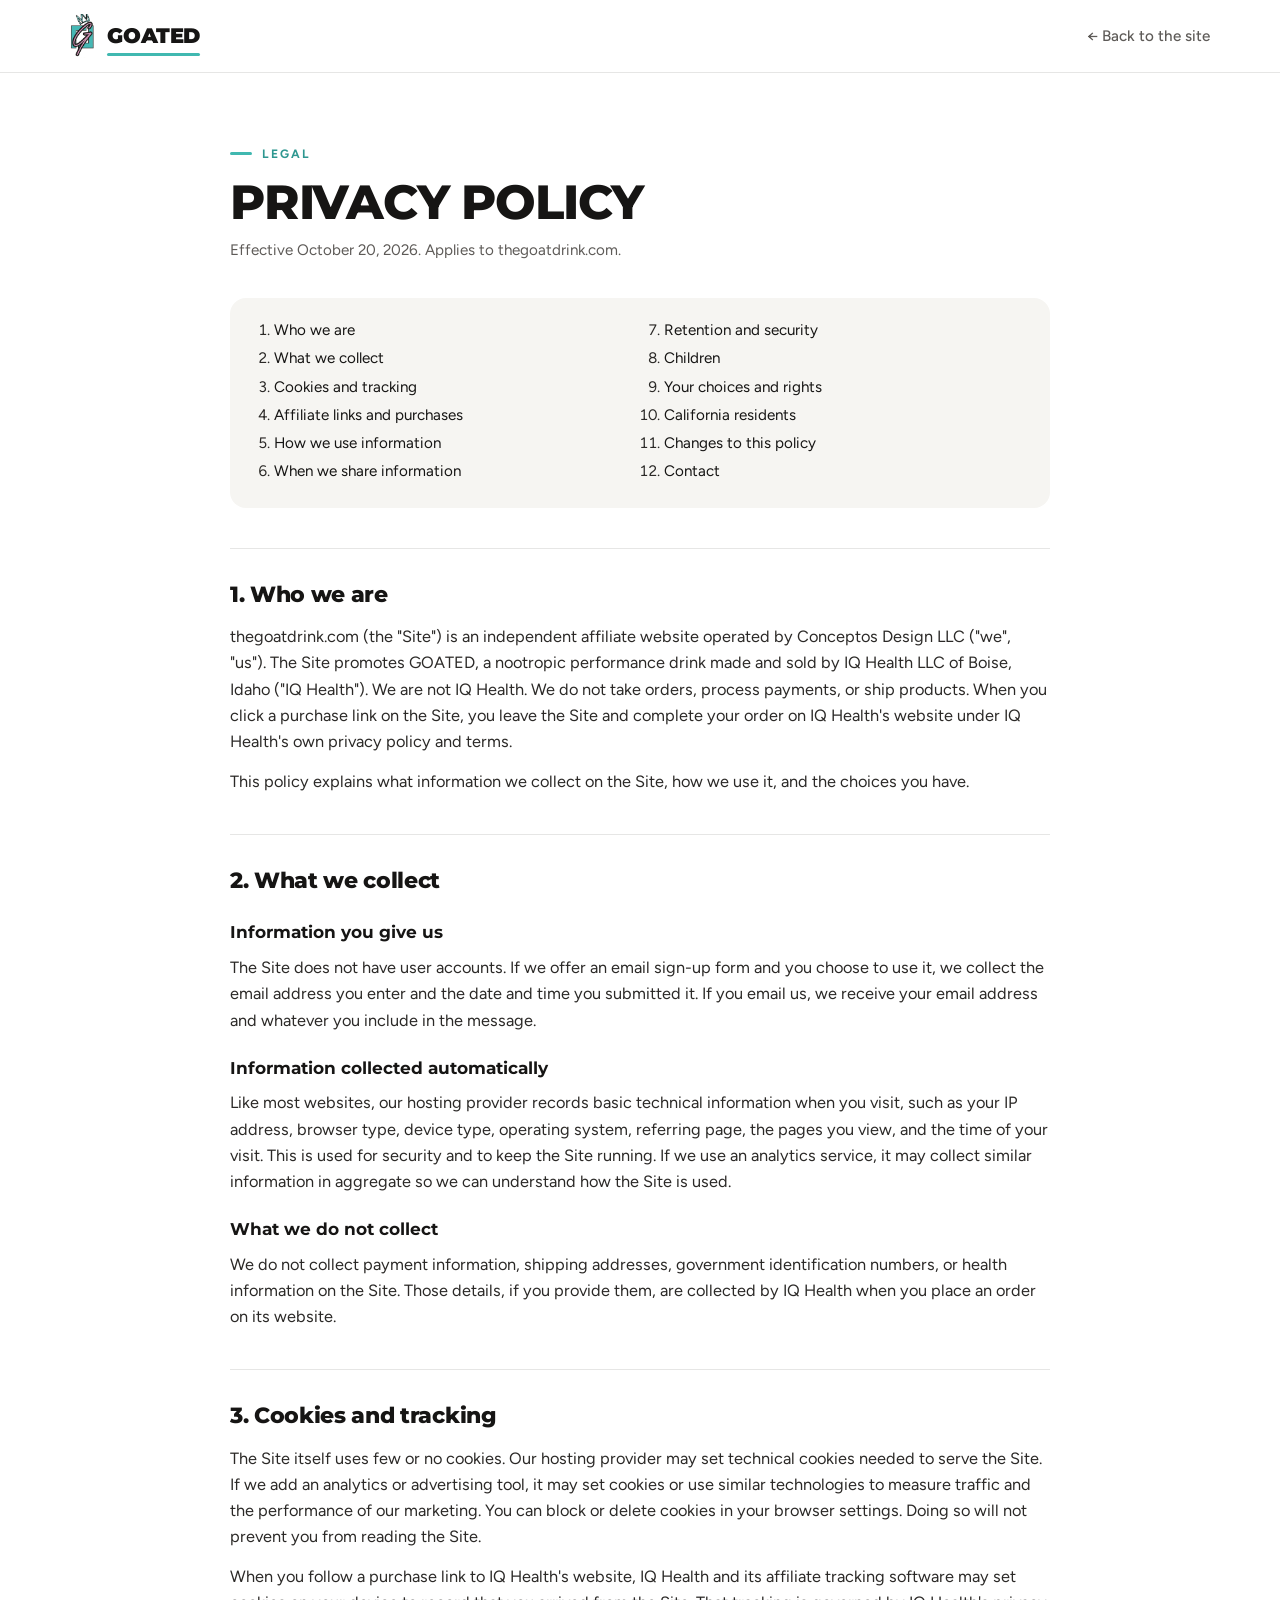
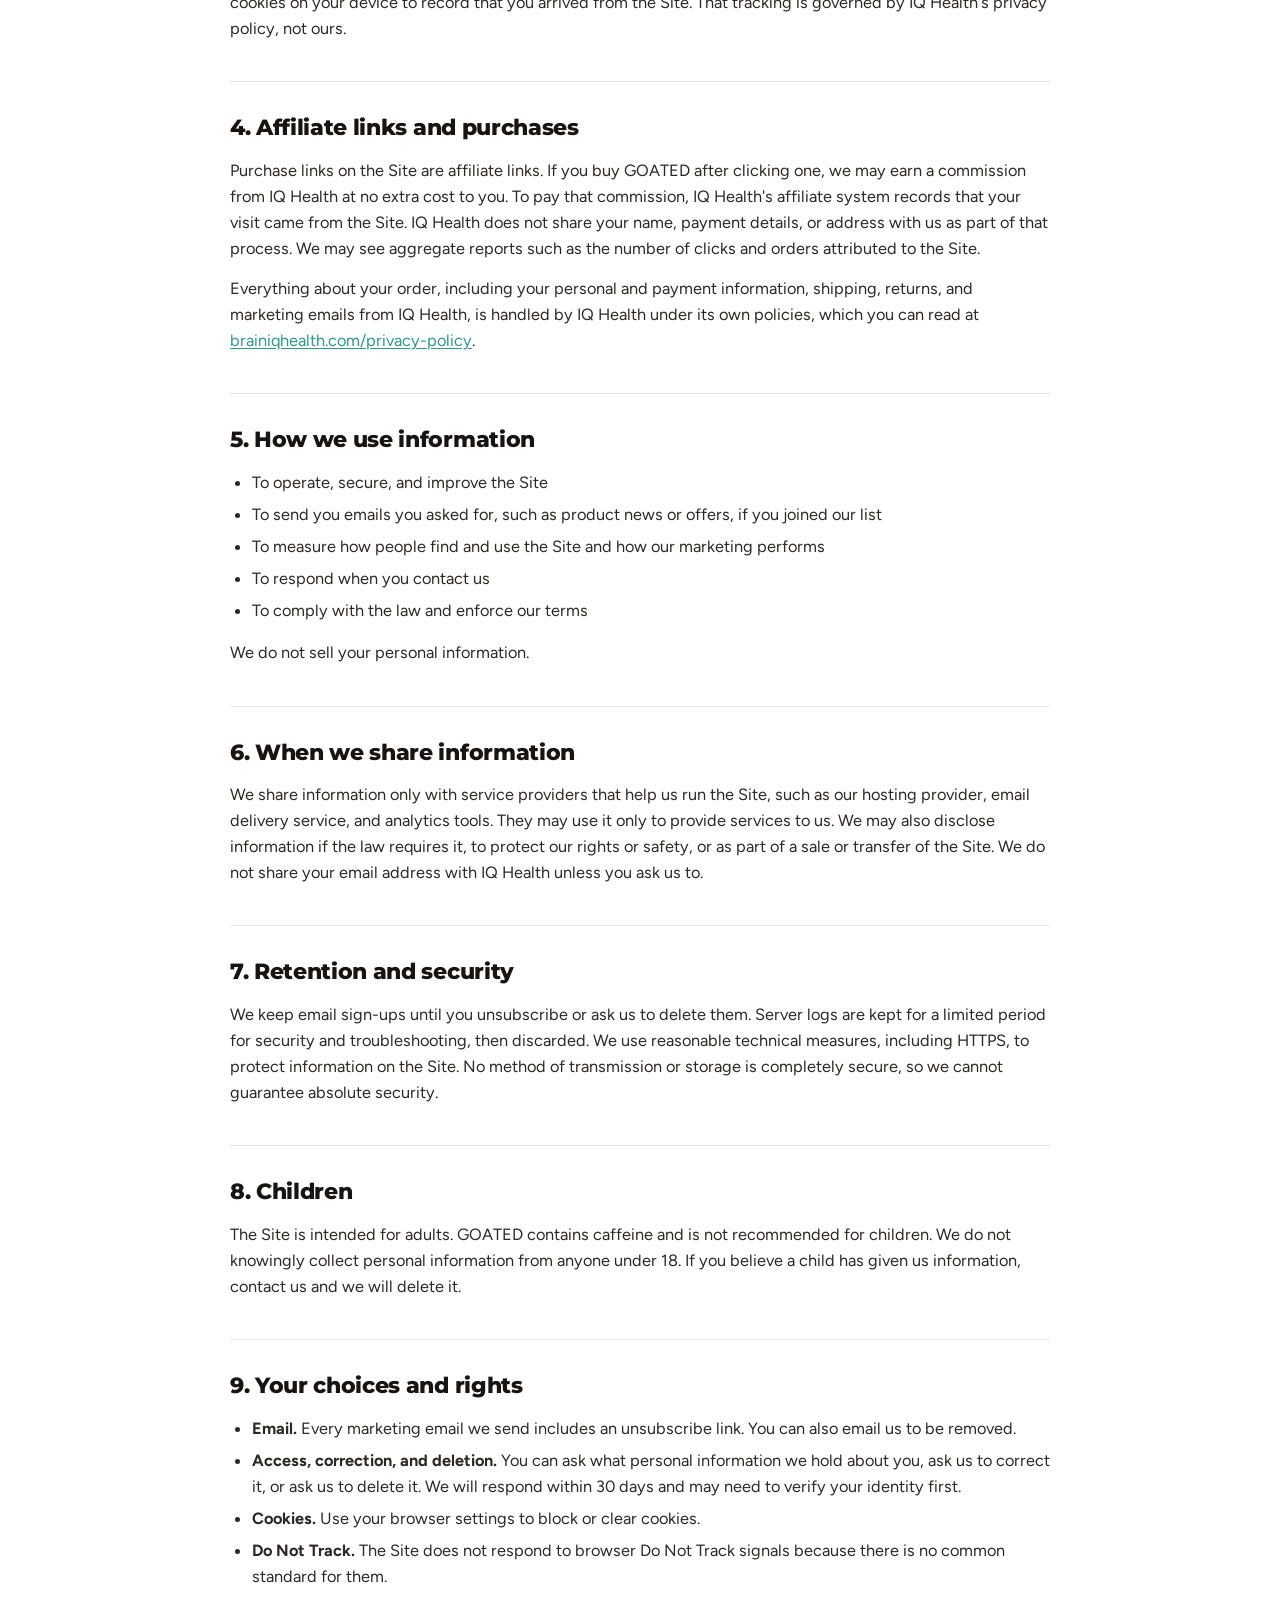
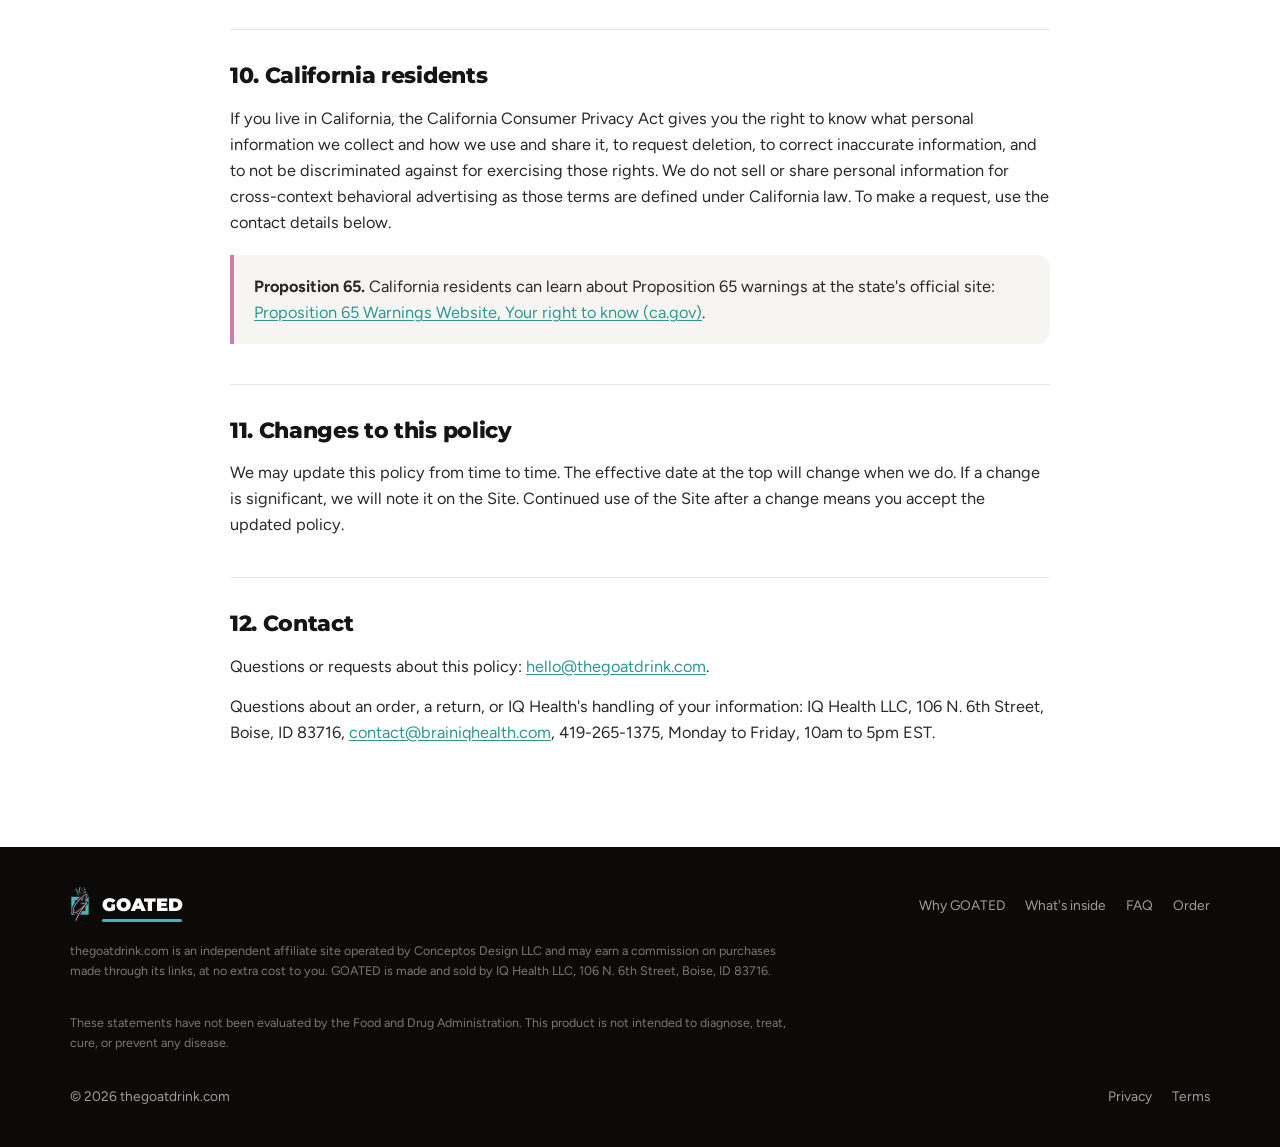
==== privacy.html @ 7021931a "Transparent box cutout, privacy and terms pages, FDA + Prop 65 disclosures Co-Authored-By: Claude Fa" ====
<!DOCTYPE html>
<html lang="en">
<head>
<meta charset="UTF-8">
<meta name="viewport" content="width=device-width, initial-scale=1.0">
<title>Privacy Policy | The GOAT Drink</title>
<meta name="description" content="How thegoatdrink.com collects, uses and protects your information.">
<link rel="canonical" href="https://thegoatdrink.com/privacy">
<meta name="robots" content="noindex, follow">
<link rel="icon" href="assets/favicon.png">
<link rel="apple-touch-icon" href="assets/apple-touch-icon.png">
<link rel="preconnect" href="https://fonts.googleapis.com">
<link rel="preconnect" href="https://fonts.gstatic.com" crossorigin>
<link href="https://fonts.googleapis.com/css2?family=Montserrat:wght@700;800;900&family=Figtree:wght@400;500;600;700&display=swap" rel="stylesheet">
<link rel="stylesheet" href="legal-style.css">
</head>
<body>
<header class="nav">
  <div class="wrap">
    <a class="brand" href="/"><img src="assets/logo-mark.png" alt="GOATED crown G logo"><span>GOATED</span></a>
    <a class="back" href="/">&larr; Back to the site</a>
  </div>
</header>

<main>
  <div class="wrap">
    <span class="eyebrow">Legal</span>
    <h1>Privacy Policy</h1>
    <p class="meta">Effective October 20, 2026. Applies to thegoatdrink.com.</p>

    <div class="toc">
      <ol>
        <li><a href="#who">Who we are</a></li>
        <li><a href="#collect">What we collect</a></li>
        <li><a href="#cookies">Cookies and tracking</a></li>
        <li><a href="#affiliate">Affiliate links and purchases</a></li>
        <li><a href="#use">How we use information</a></li>
        <li><a href="#share">When we share information</a></li>
        <li><a href="#retain">Retention and security</a></li>
        <li><a href="#children">Children</a></li>
        <li><a href="#rights">Your choices and rights</a></li>
        <li><a href="#california">California residents</a></li>
        <li><a href="#changes">Changes to this policy</a></li>
        <li><a href="#contact">Contact</a></li>
      </ol>
    </div>

    <h2 id="who">1. Who we are</h2>
    <p>thegoatdrink.com (the "Site") is an independent affiliate website operated by Conceptos Design LLC ("we", "us"). The Site promotes GOATED, a nootropic performance drink made and sold by IQ Health LLC of Boise, Idaho ("IQ Health"). We are not IQ Health. We do not take orders, process payments, or ship products. When you click a purchase link on the Site, you leave the Site and complete your order on IQ Health's website under IQ Health's own privacy policy and terms.</p>
    <p>This policy explains what information we collect on the Site, how we use it, and the choices you have.</p>

    <h2 id="collect">2. What we collect</h2>
    <h3>Information you give us</h3>
    <p>The Site does not have user accounts. If we offer an email sign-up form and you choose to use it, we collect the email address you enter and the date and time you submitted it. If you email us, we receive your email address and whatever you include in the message.</p>
    <h3>Information collected automatically</h3>
    <p>Like most websites, our hosting provider records basic technical information when you visit, such as your IP address, browser type, device type, operating system, referring page, the pages you view, and the time of your visit. This is used for security and to keep the Site running. If we use an analytics service, it may collect similar information in aggregate so we can understand how the Site is used.</p>
    <h3>What we do not collect</h3>
    <p>We do not collect payment information, shipping addresses, government identification numbers, or health information on the Site. Those details, if you provide them, are collected by IQ Health when you place an order on its website.</p>

    <h2 id="cookies">3. Cookies and tracking</h2>
    <p>The Site itself uses few or no cookies. Our hosting provider may set technical cookies needed to serve the Site. If we add an analytics or advertising tool, it may set cookies or use similar technologies to measure traffic and the performance of our marketing. You can block or delete cookies in your browser settings. Doing so will not prevent you from reading the Site.</p>
    <p>When you follow a purchase link to IQ Health's website, IQ Health and its affiliate tracking software may set cookies on your device to record that you arrived from the Site. That tracking is governed by IQ Health's privacy policy, not ours.</p>

    <h2 id="affiliate">4. Affiliate links and purchases</h2>
    <p>Purchase links on the Site are affiliate links. If you buy GOATED after clicking one, we may earn a commission from IQ Health at no extra cost to you. To pay that commission, IQ Health's affiliate system records that your visit came from the Site. IQ Health does not share your name, payment details, or address with us as part of that process. We may see aggregate reports such as the number of clicks and orders attributed to the Site.</p>
    <p>Everything about your order, including your personal and payment information, shipping, returns, and marketing emails from IQ Health, is handled by IQ Health under its own policies, which you can read at <a href="https://brainiqhealth.com/privacy-policy/" rel="nofollow">brainiqhealth.com/privacy-policy</a>.</p>

    <h2 id="use">5. How we use information</h2>
    <ul>
      <li>To operate, secure, and improve the Site</li>
      <li>To send you emails you asked for, such as product news or offers, if you joined our list</li>
      <li>To measure how people find and use the Site and how our marketing performs</li>
      <li>To respond when you contact us</li>
      <li>To comply with the law and enforce our terms</li>
    </ul>
    <p>We do not sell your personal information.</p>

    <h2 id="share">6. When we share information</h2>
    <p>We share information only with service providers that help us run the Site, such as our hosting provider, email delivery service, and analytics tools. They may use it only to provide services to us. We may also disclose information if the law requires it, to protect our rights or safety, or as part of a sale or transfer of the Site. We do not share your email address with IQ Health unless you ask us to.</p>

    <h2 id="retain">7. Retention and security</h2>
    <p>We keep email sign-ups until you unsubscribe or ask us to delete them. Server logs are kept for a limited period for security and troubleshooting, then discarded. We use reasonable technical measures, including HTTPS, to protect information on the Site. No method of transmission or storage is completely secure, so we cannot guarantee absolute security.</p>

    <h2 id="children">8. Children</h2>
    <p>The Site is intended for adults. GOATED contains caffeine and is not recommended for children. We do not knowingly collect personal information from anyone under 18. If you believe a child has given us information, contact us and we will delete it.</p>

    <h2 id="rights">9. Your choices and rights</h2>
    <ul>
      <li><strong>Email.</strong> Every marketing email we send includes an unsubscribe link. You can also email us to be removed.</li>
      <li><strong>Access, correction, and deletion.</strong> You can ask what personal information we hold about you, ask us to correct it, or ask us to delete it. We will respond within 30 days and may need to verify your identity first.</li>
      <li><strong>Cookies.</strong> Use your browser settings to block or clear cookies.</li>
      <li><strong>Do Not Track.</strong> The Site does not respond to browser Do Not Track signals because there is no common standard for them.</li>
    </ul>

    <h2 id="california">10. California residents</h2>
    <p>If you live in California, the California Consumer Privacy Act gives you the right to know what personal information we collect and how we use and share it, to request deletion, to correct inaccurate information, and to not be discriminated against for exercising those rights. We do not sell or share personal information for cross-context behavioral advertising as those terms are defined under California law. To make a request, use the contact details below.</p>
    <div class="callout warn">
      <p><strong>Proposition 65.</strong> California residents can learn about Proposition 65 warnings at the state's official site: <a href="https://www.p65warnings.ca.gov/" target="_blank" rel="noopener">Proposition 65 Warnings Website, Your right to know (ca.gov)</a>.</p>
    </div>

    <h2 id="changes">11. Changes to this policy</h2>
    <p>We may update this policy from time to time. The effective date at the top will change when we do. If a change is significant, we will note it on the Site. Continued use of the Site after a change means you accept the updated policy.</p>

    <h2 id="contact">12. Contact</h2>
    <p>Questions or requests about this policy: <a href="mailto:hello@thegoatdrink.com">hello@thegoatdrink.com</a>.</p>
    <p>Questions about an order, a return, or IQ Health's handling of your information: IQ Health LLC, 106 N. 6th Street, Boise, ID 83716, <a href="mailto:contact@brainiqhealth.com">contact@brainiqhealth.com</a>, 419-265-1375, Monday to Friday, 10am to 5pm EST.</p>
  </div>
</main>

<footer>
  <div class="wrap">
    <div class="row">
      <a class="brand" href="/"><img src="assets/logo-mark.png" alt=""><span style="color:#fff">GOATED</span></a>
      <nav><a href="/#why">Why GOATED</a><a href="/#inside">What's inside</a><a href="/#faq">FAQ</a><a href="/go" rel="nofollow sponsored">Order</a></nav>
    </div>
    <p class="legal">thegoatdrink.com is an independent affiliate site operated by Conceptos Design LLC and may earn a commission on purchases made through its links, at no extra cost to you. GOATED is made and sold by IQ Health LLC, 106 N. 6th Street, Boise, ID 83716.</p>
    <p class="legal">These statements have not been evaluated by the Food and Drug Administration. This product is not intended to diagnose, treat, cure, or prevent any disease.</p>
    <div class="row"><span>&copy; <span id="yr"></span> thegoatdrink.com</span><nav><a href="/privacy">Privacy</a><a href="/terms">Terms</a></nav></div>
  </div>
</footer>
<script>document.getElementById('yr').textContent=new Date().getFullYear();</script>
</body>
</html>
---- legal-style.css ----
/* Shared styles for legal pages. Mirrors the tokens in index.html. */
:root{--teal:#40b8b0;--teal-dark:#2e9790;--pink:#c880a8;--black:#0b0a09;--ink:#161514;--muted:#5e5b58;--paper:#fff;--paper-2:#f6f5f2;--line:rgba(11,10,9,.1);--head:"Montserrat",system-ui,sans-serif;--body:"Figtree",system-ui,sans-serif}
*{box-sizing:border-box;margin:0;padding:0}
body{background:var(--paper);color:var(--ink);font-family:var(--body);line-height:1.6;-webkit-font-smoothing:antialiased;overflow-x:clip}
a{color:var(--teal-dark);text-decoration:underline;text-underline-offset:2px}
.wrap{width:min(100% - 32px,820px);margin-inline:auto}
.nav{position:sticky;top:0;z-index:50;background:rgba(255,255,255,.9);backdrop-filter:blur(12px);border-bottom:1px solid var(--line)}
.nav .wrap{width:min(100% - 32px,1140px);display:flex;align-items:center;justify-content:space-between;height:72px}
.brand{display:flex;align-items:center;gap:10px;font-family:var(--head);font-weight:900;font-size:1.3rem;letter-spacing:-.02em;color:var(--ink);text-decoration:none}
.brand img{height:44px;width:auto}
.brand span{position:relative}
.brand span::after{content:"";position:absolute;left:0;right:0;bottom:-3px;height:3px;background:var(--teal);border-radius:2px}
.nav a.back{text-decoration:none;color:var(--muted);font-weight:500;font-size:.95rem}
.nav a.back:hover{color:var(--ink)}
main{padding:64px 0 88px}
.eyebrow{display:inline-flex;align-items:center;gap:10px;font-size:.76rem;font-weight:700;letter-spacing:.16em;text-transform:uppercase;color:var(--teal-dark);margin-bottom:14px}
.eyebrow::before{content:"";width:22px;height:3px;background:var(--teal);border-radius:2px}
h1{font-family:var(--head);font-weight:800;font-size:clamp(2rem,5vw,3rem);letter-spacing:-.025em;line-height:1.05;text-transform:uppercase;margin-bottom:10px}
.meta{color:var(--muted);font-size:.95rem;margin-bottom:36px}
h2{font-family:var(--head);font-weight:800;font-size:1.35rem;letter-spacing:-.015em;margin:40px 0 12px;padding-top:28px;border-top:1px solid var(--line)}
h3{font-family:var(--head);font-weight:700;font-size:1.05rem;margin:22px 0 8px}
p,li{color:#2b2927;font-size:1.02rem}
p{margin-bottom:14px}
ul{margin:0 0 16px 22px}
li{margin-bottom:6px}
.callout{background:var(--paper-2);border-left:4px solid var(--teal);border-radius:0 14px 14px 0;padding:18px 20px;margin:20px 0}
.callout.warn{border-left-color:var(--pink)}
.callout p:last-child{margin-bottom:0}
.toc{background:var(--paper-2);border-radius:16px;padding:20px 24px;margin-bottom:12px}
.toc ol{margin-left:20px;columns:2;column-gap:28px}
.toc li{font-size:.95rem;margin-bottom:4px}
.toc a{text-decoration:none;color:var(--ink)}
.toc a:hover{color:var(--teal-dark)}
@media (max-width:600px){.toc ol{columns:1}}
footer{background:var(--black);color:rgba(255,255,255,.6);padding:40px 0;font-size:.86rem}
footer .wrap{width:min(100% - 32px,1140px);display:grid;gap:18px}
footer .row{display:flex;justify-content:space-between;gap:16px;flex-wrap:wrap;align-items:center}
footer nav{display:flex;gap:20px}
footer nav a{color:inherit;text-decoration:none}
footer nav a:hover{color:#fff}
footer .legal{font-size:.78rem;line-height:1.6;max-width:92ch;color:rgba(255,255,255,.45)}
footer .legal a{color:rgba(255,255,255,.7)}
footer .brand{color:#fff;font-size:1.1rem}
footer .brand img{height:36px}
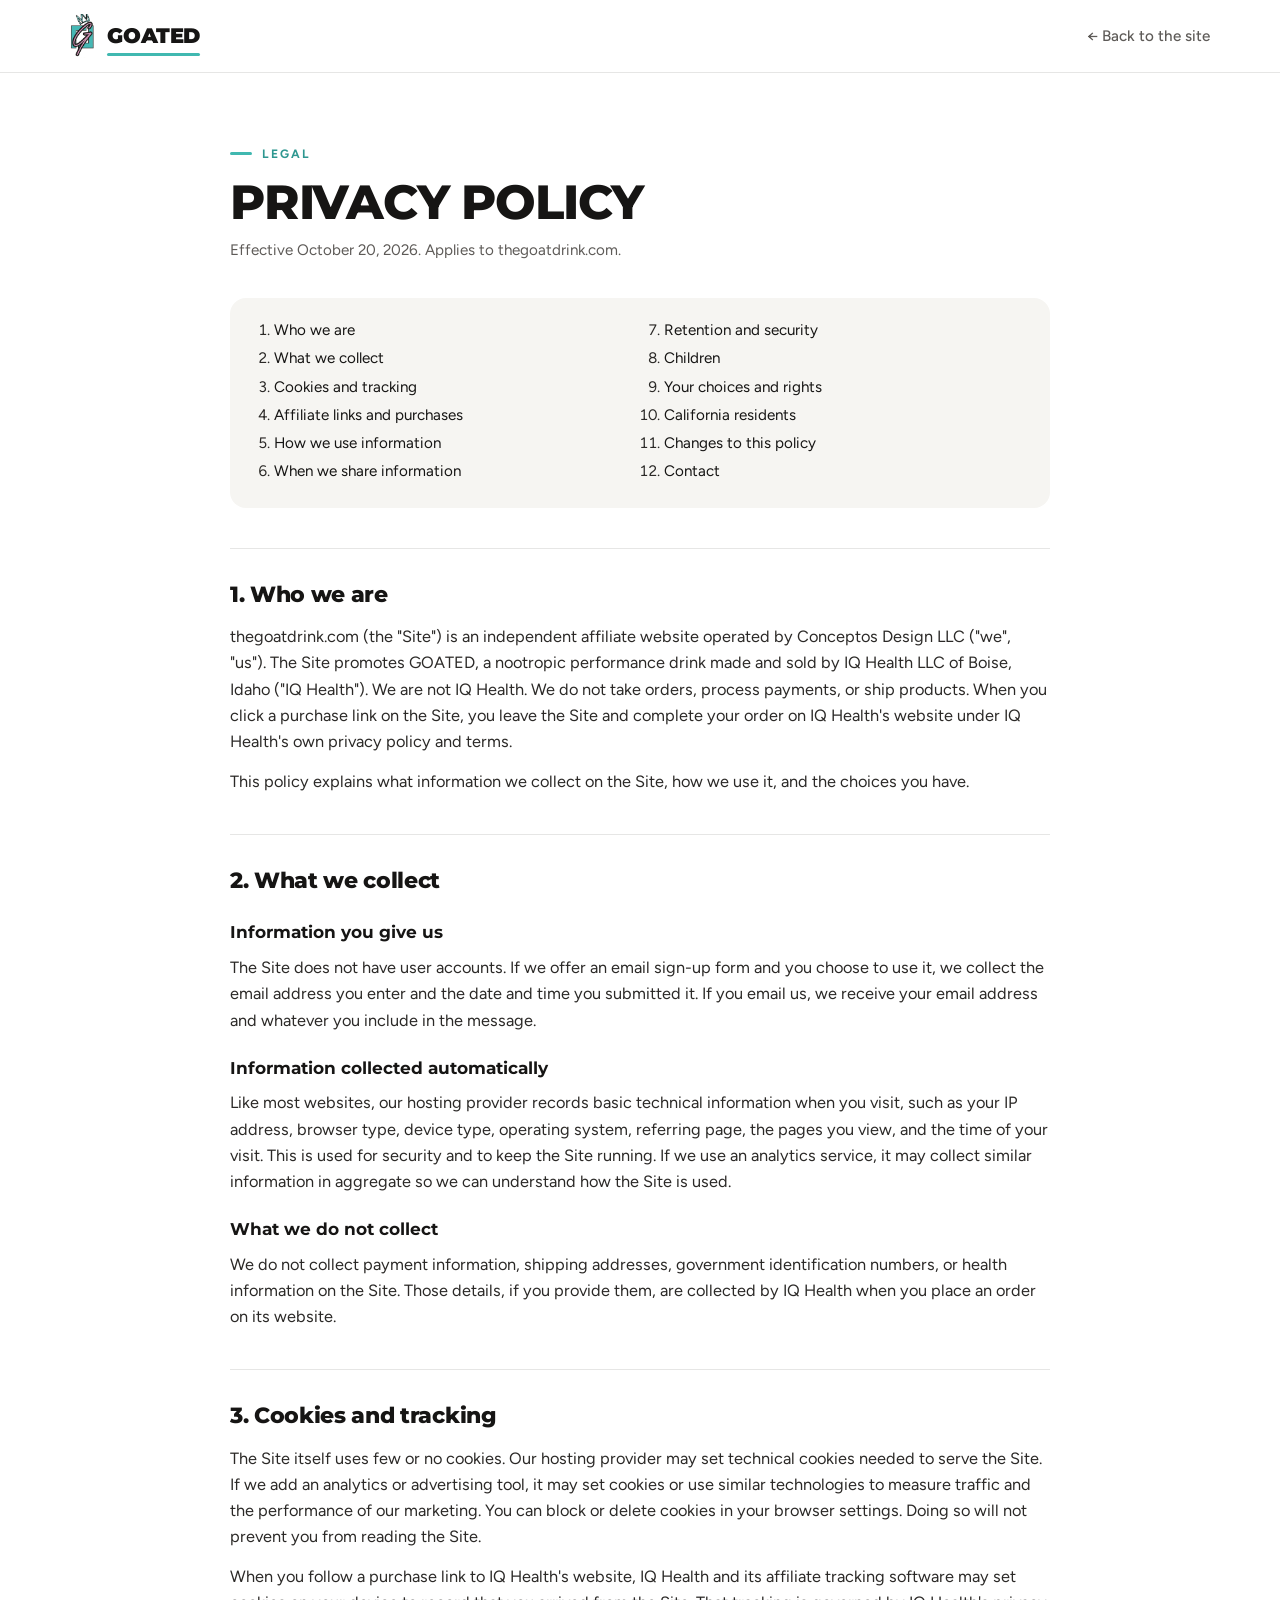
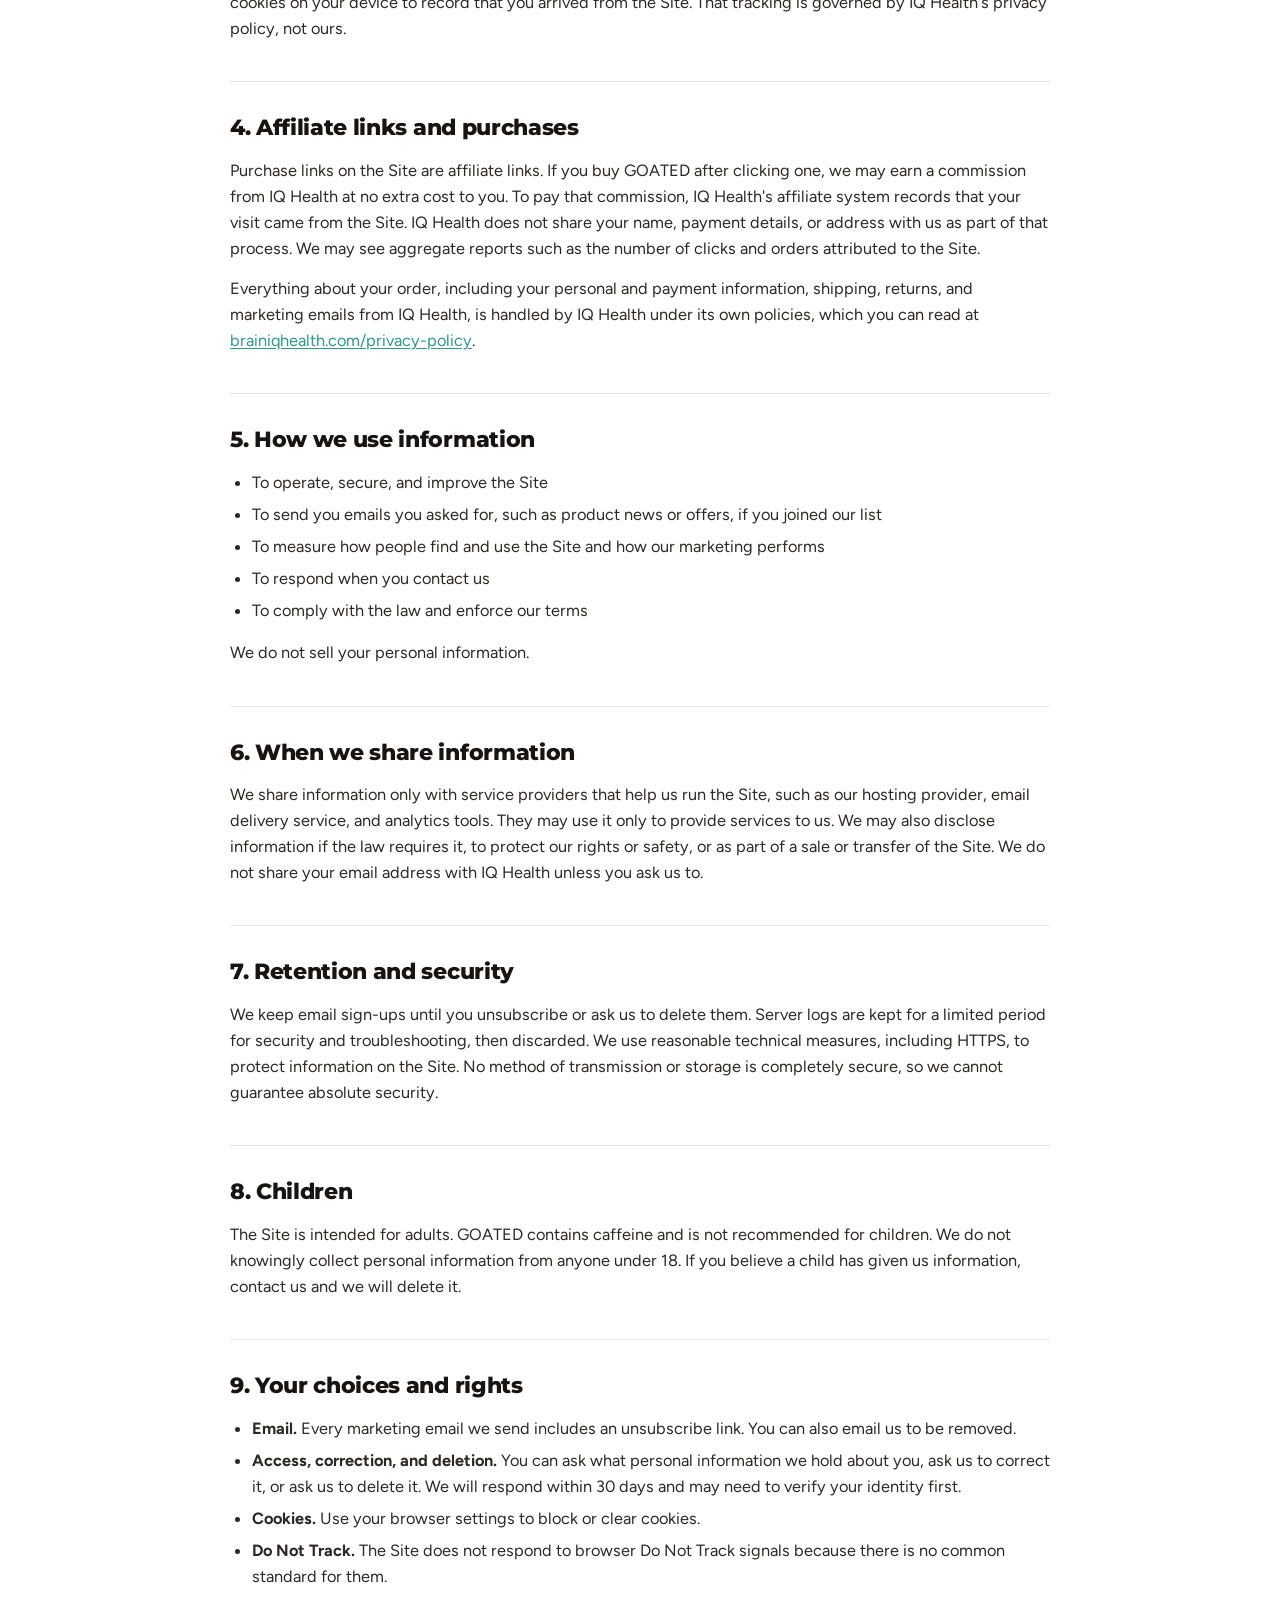
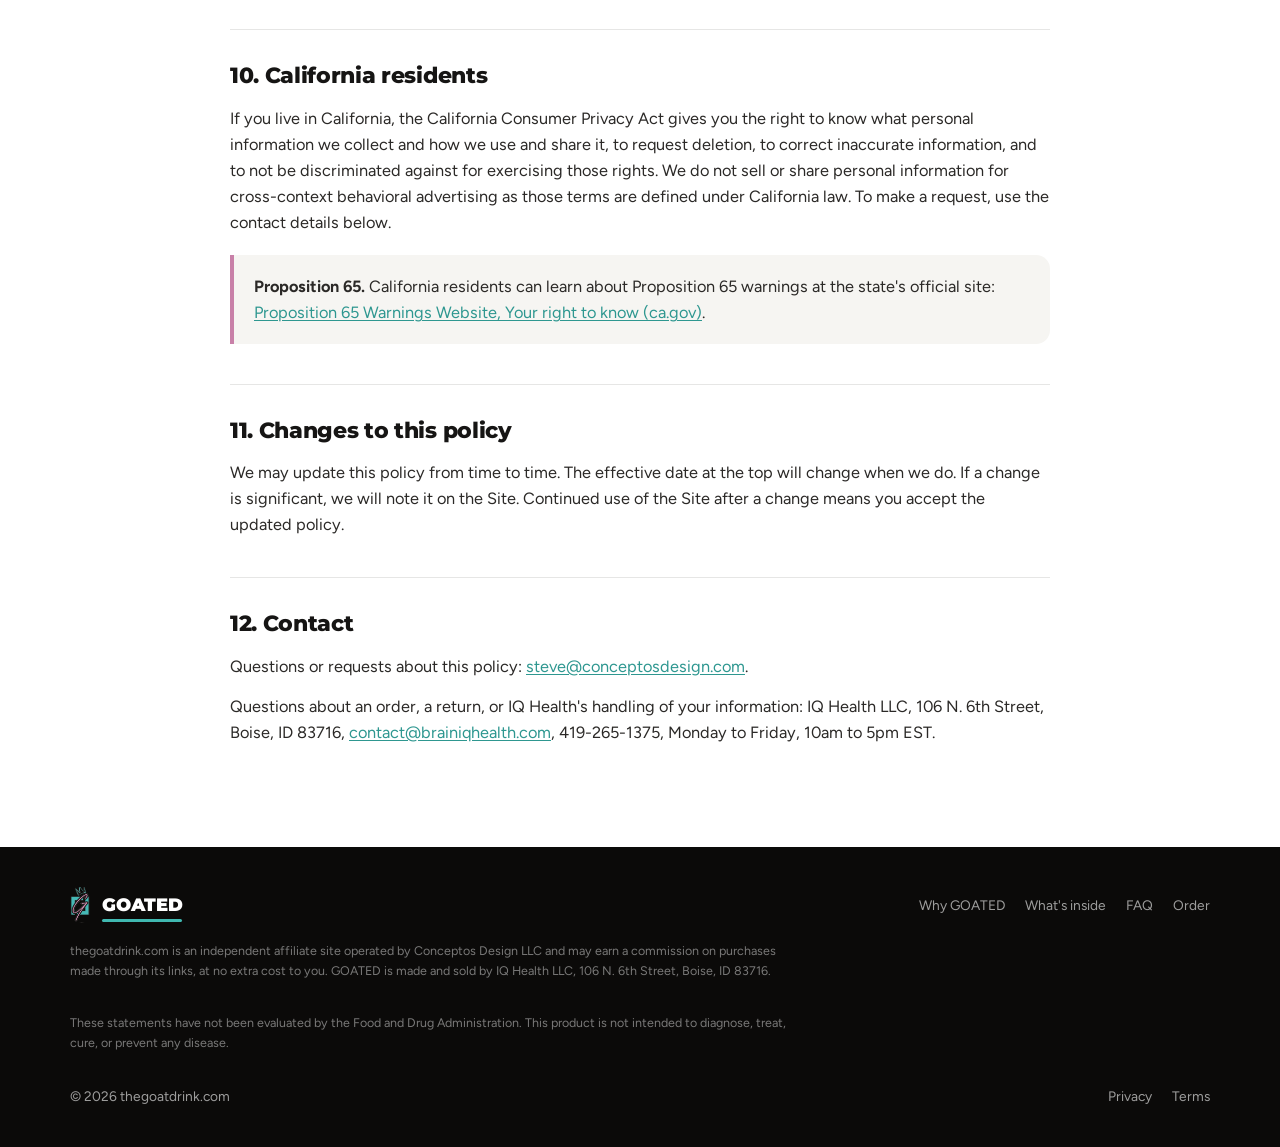
==== commit b5c6764a: "Contact email: steve@conceptosdesign.com Co-Authored-By: Claude Fable 5.1 <noreply@anthropic.com>" ====
--- a/privacy.html
+++ b/privacy.html
@@ -102,7 +102,7 @@
     <p>We may update this policy from time to time. The effective date at the top will change when we do. If a change is significant, we will note it on the Site. Continued use of the Site after a change means you accept the updated policy.</p>
 
     <h2 id="contact">12. Contact</h2>
-    <p>Questions or requests about this policy: <a href="mailto:hello@thegoatdrink.com">hello@thegoatdrink.com</a>.</p>
+    <p>Questions or requests about this policy: <a href="mailto:steve@conceptosdesign.com">steve@conceptosdesign.com</a>.</p>
     <p>Questions about an order, a return, or IQ Health's handling of your information: IQ Health LLC, 106 N. 6th Street, Boise, ID 83716, <a href="mailto:contact@brainiqhealth.com">contact@brainiqhealth.com</a>, 419-265-1375, Monday to Friday, 10am to 5pm EST.</p>
   </div>
 </main>
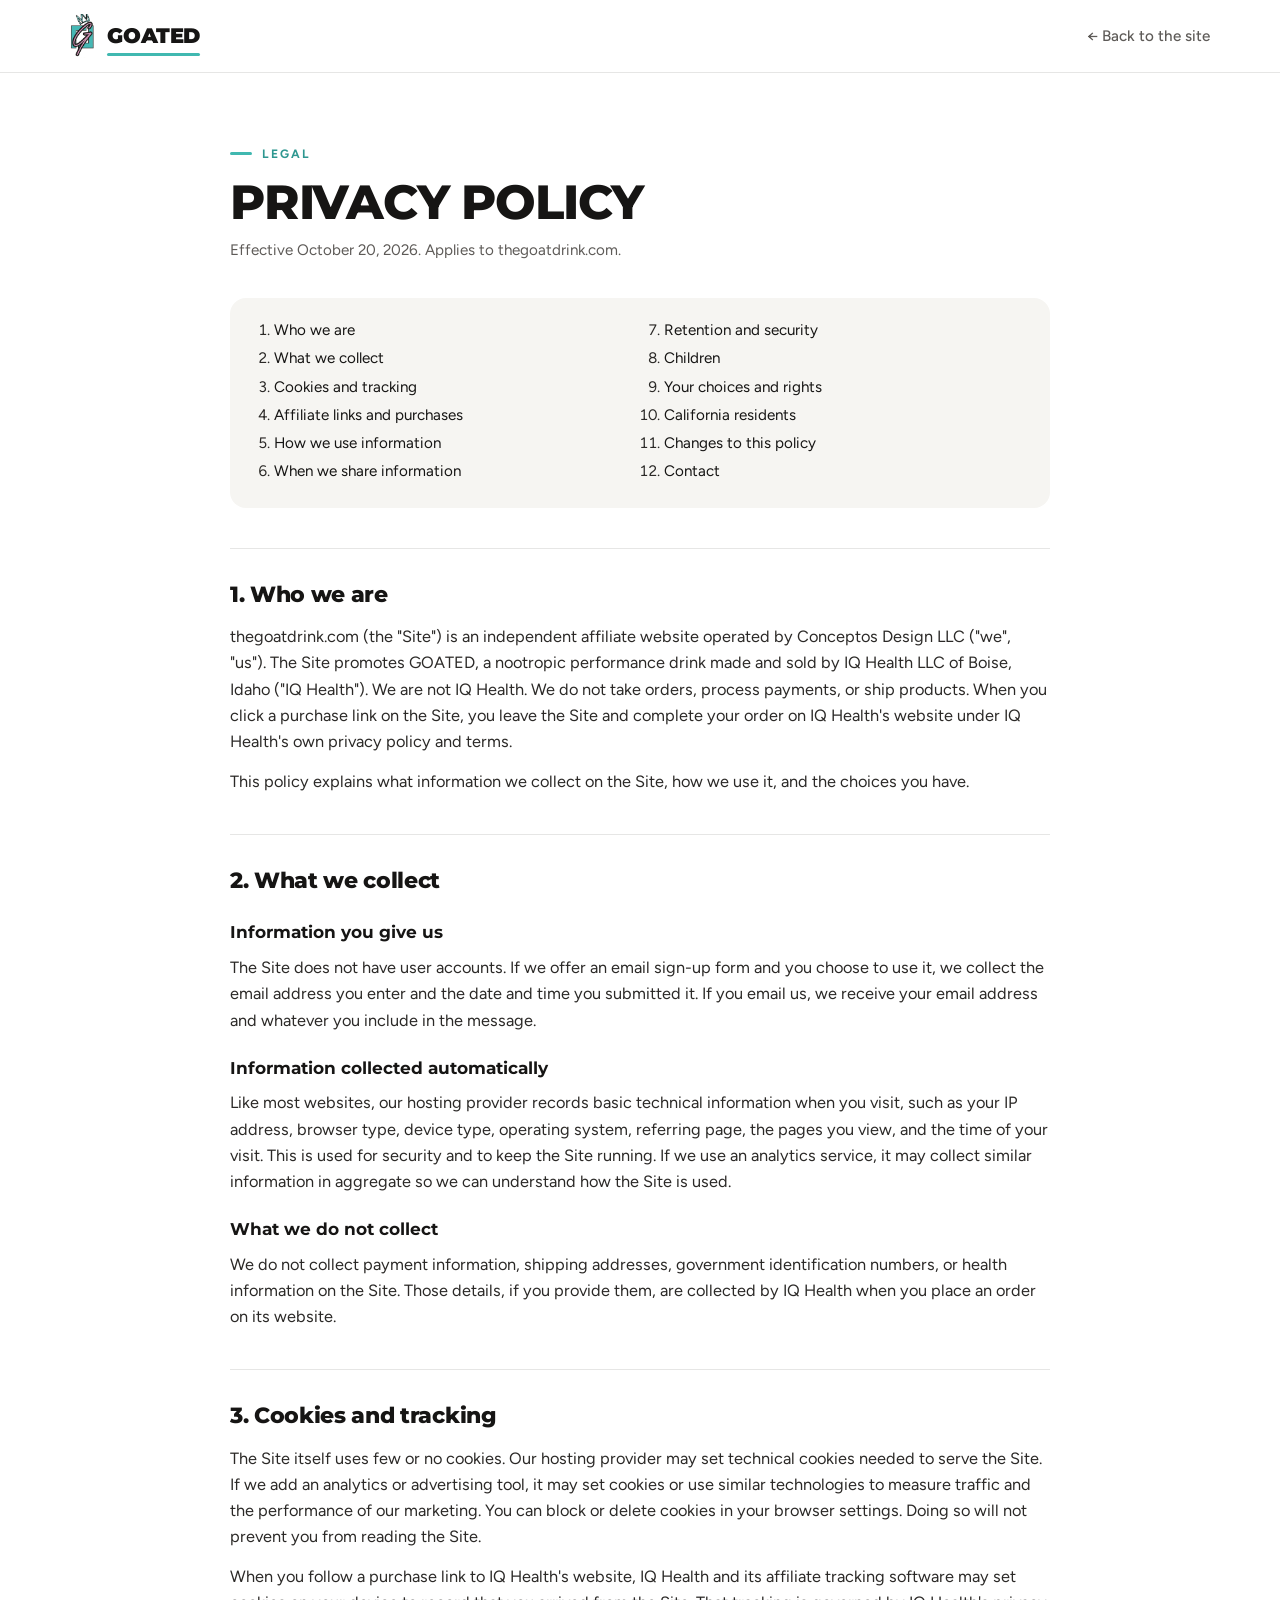
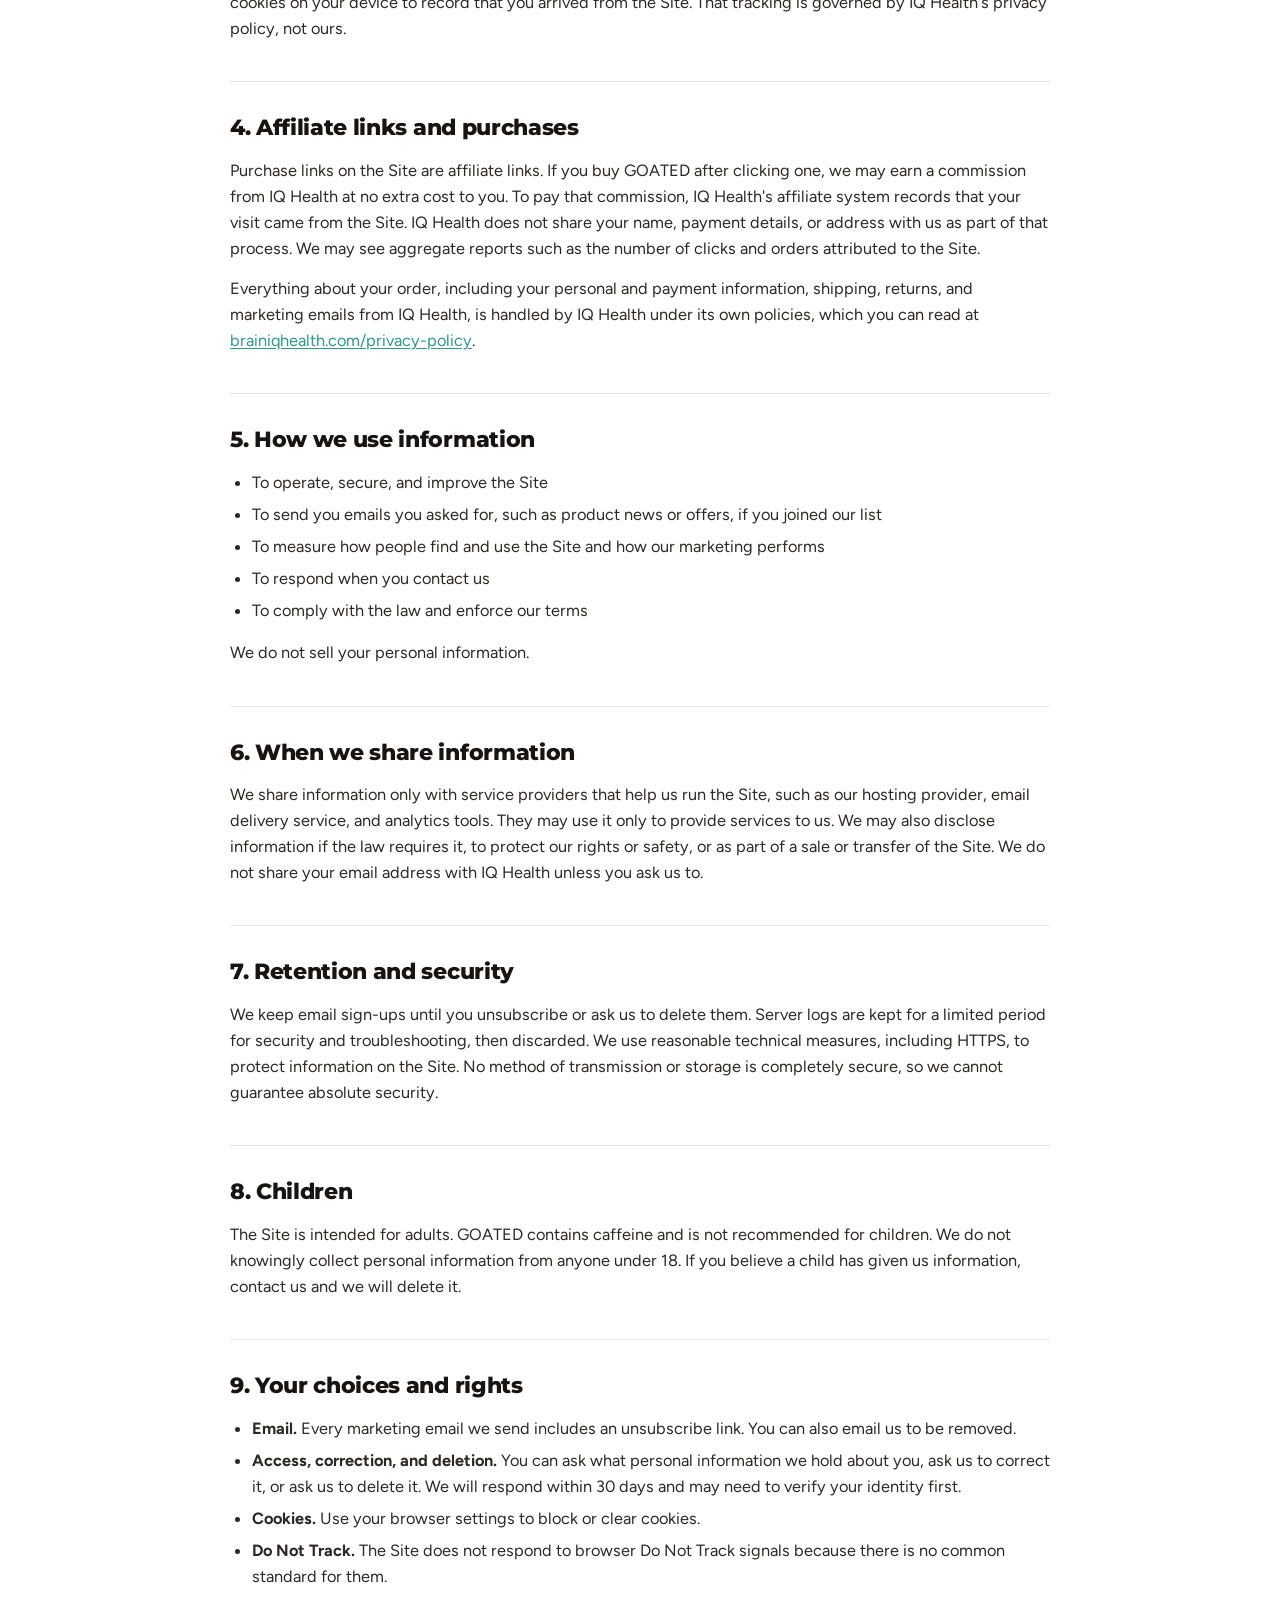
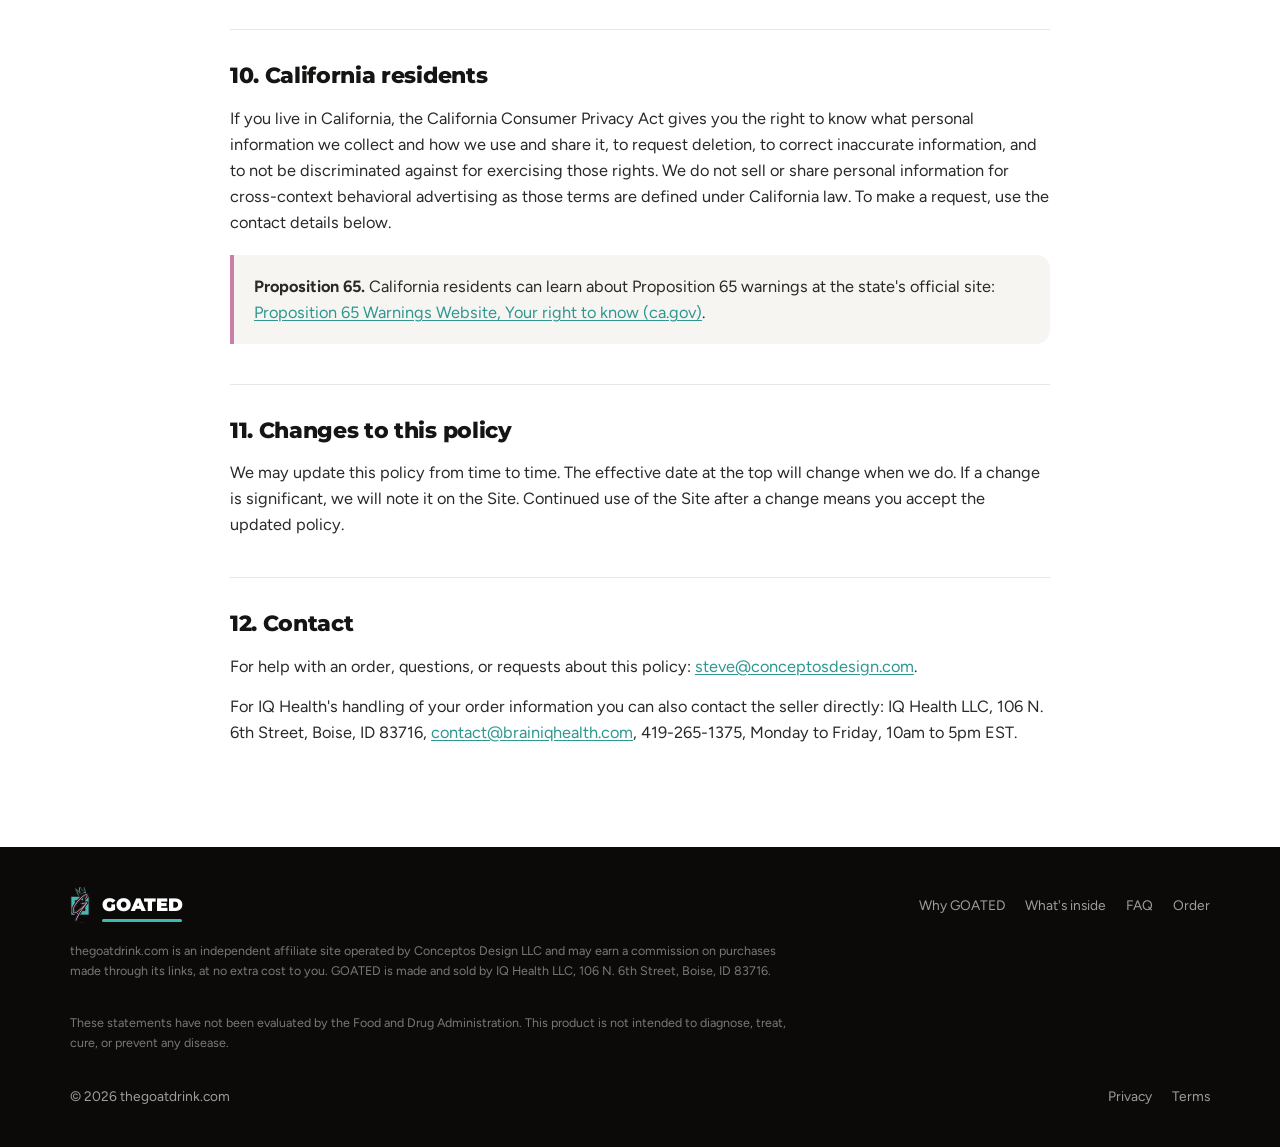
==== commit 76e85581: "Steve's email as first-line contact for orders and questions Co-Authored-By: Claude Fable 5.1 <norep" ====
--- a/privacy.html
+++ b/privacy.html
@@ -102,8 +102,8 @@
     <p>We may update this policy from time to time. The effective date at the top will change when we do. If a change is significant, we will note it on the Site. Continued use of the Site after a change means you accept the updated policy.</p>
 
     <h2 id="contact">12. Contact</h2>
-    <p>Questions or requests about this policy: <a href="mailto:steve@conceptosdesign.com">steve@conceptosdesign.com</a>.</p>
-    <p>Questions about an order, a return, or IQ Health's handling of your information: IQ Health LLC, 106 N. 6th Street, Boise, ID 83716, <a href="mailto:contact@brainiqhealth.com">contact@brainiqhealth.com</a>, 419-265-1375, Monday to Friday, 10am to 5pm EST.</p>
+    <p>For help with an order, questions, or requests about this policy: <a href="mailto:steve@conceptosdesign.com">steve@conceptosdesign.com</a>.</p>
+    <p>For IQ Health's handling of your order information you can also contact the seller directly: IQ Health LLC, 106 N. 6th Street, Boise, ID 83716, <a href="mailto:contact@brainiqhealth.com">contact@brainiqhealth.com</a>, 419-265-1375, Monday to Friday, 10am to 5pm EST.</p>
   </div>
 </main>
 
